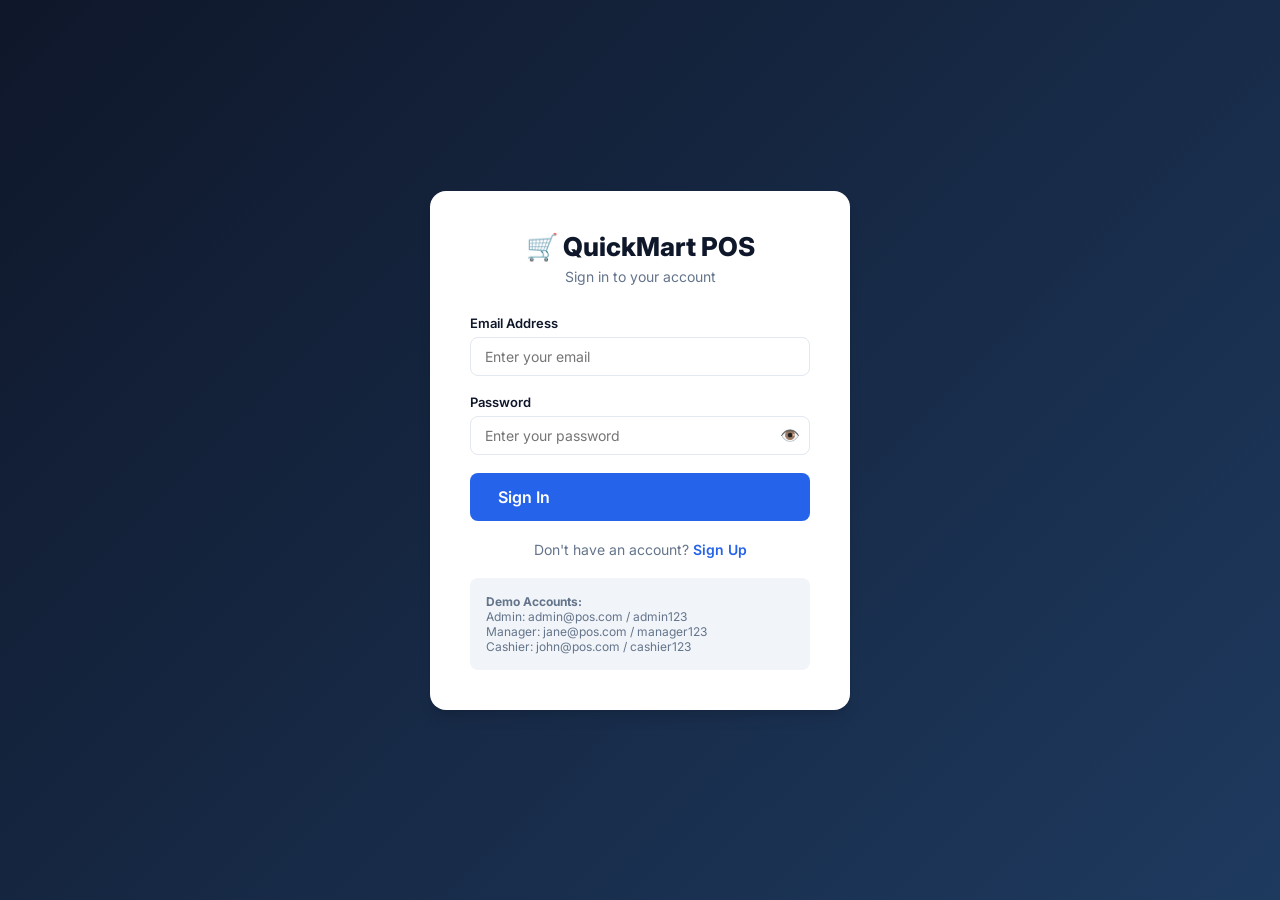
==== index.html @ 7c4b8dd6 "initial commit" ====
<!DOCTYPE html>
<html lang="en">
<head>
  <meta charset="UTF-8">
  <meta name="viewport" content="width=device-width, initial-scale=1.0">
  <title>Login - POS System</title>
  <link rel="stylesheet" href="style.css">
</head>
<body>
  <div class="auth-page">
    <div class="auth-card">
      <h1>🛒 QuickMart POS</h1>
      <p class="subtitle">Sign in to your account</p>
      <form id="loginForm" onsubmit="handleLogin(event)">
        <div class="form-group">
          <label>Email Address</label>
          <input type="email" class="form-control" id="loginEmail" placeholder="Enter your email" required>
        </div>
        <div class="form-group">
          <label>Password</label>
          <div style="position:relative">
            <input type="password" class="form-control" id="loginPassword" placeholder="Enter your password" required>
            <button type="button" onclick="togglePassword('loginPassword', this)" style="position:absolute;right:10px;top:50%;transform:translateY(-50%);background:none;border:none;cursor:pointer;font-size:16px">👁️</button>
          </div>
        </div>
        <button type="submit" class="btn btn-primary btn-lg" style="width:100%">Sign In</button>
      </form>
      <p class="auth-footer">Don't have an account? <a href="signup.html">Sign Up</a></p>
      <div style="margin-top:20px;padding:16px;background:#f1f5f9;border-radius:8px;font-size:12px;color:#64748b">
        <strong>Demo Accounts:</strong><br>
        Admin: admin@pos.com / admin123<br>
        Manager: jane@pos.com / manager123<br>
        Cashier: john@pos.com / cashier123
      </div>
    </div>
  </div>
  <script src="data.js"></script>
  <script>
    function togglePassword(id, btn) {
      const input = document.getElementById(id);
      input.type = input.type === 'password' ? 'text' : 'password';
      btn.textContent = input.type === 'password' ? '👁️' : '🙈';
    }
    function handleLogin(e) {
      e.preventDefault();
      const email = document.getElementById('loginEmail').value.trim();
      const password = document.getElementById('loginPassword').value;
      const users = DB.getUsers();
      const user = users.find(u => u.email === email && u.password === password);
      if (!user) { alert('Invalid email or password'); return; }
      if (user.status === 'Inactive') { alert('Your account has been deactivated. Contact admin.'); return; }
      sessionStorage.setItem('pos_current_user', JSON.stringify(user));
      window.location.href = 'dashboard.html';
    }
    // Redirect if already logged in
    if (sessionStorage.getItem('pos_current_user')) window.location.href = 'dashboard.html';
  </script>
</body>
</html>
---- style.css ----
/* ========== POS System - Global Styles ========== */
@import url('https://fonts.googleapis.com/css2?family=Inter:wght@300;400;500;600;700;800&display=swap');

:root {
  --primary: #2563eb;
  --primary-dark: #1d4ed8;
  --primary-light: #dbeafe;
  --secondary: #0f172a;
  --accent: #f59e0b;
  --success: #10b981;
  --warning: #f59e0b;
  --danger: #ef4444;
  --info: #3b82f6;
  --bg: #f1f5f9;
  --card: #ffffff;
  --border: #e2e8f0;
  --text: #0f172a;
  --text-secondary: #64748b;
  --text-muted: #94a3b8;
  --sidebar-bg: #0f172a;
  --sidebar-text: #cbd5e1;
  --sidebar-active: #2563eb;
  --radius: 10px;
  --shadow: 0 1px 3px rgba(0,0,0,0.08), 0 1px 2px rgba(0,0,0,0.06);
  --shadow-md: 0 4px 6px -1px rgba(0,0,0,0.1), 0 2px 4px -2px rgba(0,0,0,0.1);
  --shadow-lg: 0 10px 15px -3px rgba(0,0,0,0.1), 0 4px 6px -4px rgba(0,0,0,0.1);
}

* { margin: 0; padding: 0; box-sizing: border-box; }
body { font-family: 'Inter', sans-serif; background: var(--bg); color: var(--text); min-height: 100vh; }
a { text-decoration: none; color: inherit; }

/* ========== Layout ========== */
.app-container { display: flex; min-height: 100vh; }
.sidebar {
  width: 260px; background: var(--sidebar-bg); color: var(--sidebar-text);
  display: flex; flex-direction: column; position: fixed; top: 0; left: 0; bottom: 0; z-index: 100;
  transition: transform 0.3s;
}
.sidebar-header { padding: 24px 20px; border-bottom: 1px solid rgba(255,255,255,0.08); }
.sidebar-header h2 { color: #fff; font-size: 20px; font-weight: 700; }
.sidebar-header small { color: var(--text-muted); font-size: 12px; }
.sidebar-nav { flex: 1; padding: 16px 12px; overflow-y: auto; }
.sidebar-nav a {
  display: flex; align-items: center; gap: 12px; padding: 11px 16px; border-radius: 8px;
  font-size: 14px; font-weight: 500; color: var(--sidebar-text); transition: all 0.2s; margin-bottom: 4px;
}
.sidebar-nav a:hover { background: rgba(255,255,255,0.08); color: #fff; }
.sidebar-nav a.active { background: var(--sidebar-active); color: #fff; font-weight: 600; }
.sidebar-nav a .icon { width: 20px; text-align: center; font-size: 16px; }
.sidebar-footer { padding: 16px 12px; border-top: 1px solid rgba(255,255,255,0.08); }
.sidebar-footer .user-info { display: flex; align-items: center; gap: 10px; padding: 8px 12px; margin-bottom: 8px; }
.sidebar-footer .user-avatar {
  width: 36px; height: 36px; border-radius: 50%; background: var(--primary);
  display: flex; align-items: center; justify-content: center; color: #fff; font-weight: 700; font-size: 14px;
}
.sidebar-footer .user-name { font-size: 14px; font-weight: 600; color: #fff; }
.sidebar-footer .user-role { font-size: 12px; color: var(--text-muted); }

.main-content { flex: 1; margin-left: 260px; }
.top-bar {
  background: var(--card); border-bottom: 1px solid var(--border); padding: 14px 28px;
  display: flex; align-items: center; justify-content: space-between; position: sticky; top: 0; z-index: 50;
}
.top-bar h1 { font-size: 22px; font-weight: 700; color: var(--text); }
.top-bar-actions { display: flex; align-items: center; gap: 16px; }
.page-content { padding: 28px; }

/* ========== Cards ========== */
.card { background: var(--card); border: 1px solid var(--border); border-radius: var(--radius); box-shadow: var(--shadow); }
.card-header { padding: 20px 24px; border-bottom: 1px solid var(--border); display: flex; align-items: center; justify-content: space-between; }
.card-header h3 { font-size: 16px; font-weight: 700; }
.card-body { padding: 24px; }

/* ========== Stat Cards ========== */
.stats-grid { display: grid; grid-template-columns: repeat(auto-fit, minmax(220px, 1fr)); gap: 20px; margin-bottom: 28px; }
.stat-card { background: var(--card); border: 1px solid var(--border); border-radius: var(--radius); padding: 22px; display: flex; align-items: center; gap: 16px; box-shadow: var(--shadow); }
.stat-icon { width: 52px; height: 52px; border-radius: 12px; display: flex; align-items: center; justify-content: center; font-size: 22px; }
.stat-icon.blue { background: var(--primary-light); color: var(--primary); }
.stat-icon.green { background: #d1fae5; color: var(--success); }
.stat-icon.yellow { background: #fef3c7; color: var(--warning); }
.stat-icon.red { background: #fee2e2; color: var(--danger); }
.stat-value { font-size: 28px; font-weight: 800; color: var(--text); }
.stat-label { font-size: 13px; color: var(--text-secondary); margin-top: 2px; }

/* ========== Tables ========== */
.table-container { overflow-x: auto; }
table { width: 100%; border-collapse: collapse; font-size: 14px; }
thead th { text-align: left; padding: 14px 16px; font-weight: 600; color: var(--text-secondary); background: #f8fafc; border-bottom: 2px solid var(--border); font-size: 13px; text-transform: uppercase; letter-spacing: 0.5px; }
tbody td { padding: 14px 16px; border-bottom: 1px solid var(--border); color: var(--text); }
tbody tr:hover { background: #f8fafc; }

/* ========== Buttons ========== */
.btn {
  display: inline-flex; align-items: center; gap: 8px; padding: 10px 20px; border-radius: 8px;
  font-size: 14px; font-weight: 600; border: none; cursor: pointer; transition: all 0.2s; font-family: inherit;
}
.btn-primary { background: var(--primary); color: #fff; }
.btn-primary:hover { background: var(--primary-dark); }
.btn-success { background: var(--success); color: #fff; }
.btn-success:hover { opacity: 0.9; }
.btn-danger { background: var(--danger); color: #fff; }
.btn-danger:hover { opacity: 0.9; }
.btn-warning { background: var(--warning); color: #fff; }
.btn-warning:hover { opacity: 0.9; }
.btn-outline { background: transparent; border: 1px solid var(--border); color: var(--text); }
.btn-outline:hover { background: #f8fafc; }
.btn-sm { padding: 6px 14px; font-size: 13px; }
.btn-lg { padding: 14px 28px; font-size: 16px; }

/* ========== Forms ========== */
.form-group { margin-bottom: 18px; }
.form-group label { display: block; font-size: 13px; font-weight: 600; color: var(--text); margin-bottom: 6px; }
.form-control {
  width: 100%; padding: 10px 14px; border: 1px solid var(--border); border-radius: 8px;
  font-size: 14px; font-family: inherit; color: var(--text); background: #fff; transition: border-color 0.2s;
}
.form-control:focus { outline: none; border-color: var(--primary); box-shadow: 0 0 0 3px rgba(37,99,235,0.1); }
select.form-control { appearance: none; background-image: url("data:image/svg+xml,%3Csvg xmlns='http://www.w3.org/2000/svg' width='12' height='12' fill='%2364748b' viewBox='0 0 16 16'%3E%3Cpath d='M8 11L3 6h10l-5 5z'/%3E%3C/svg%3E"); background-repeat: no-repeat; background-position: right 12px center; padding-right: 36px; }
.form-row { display: grid; grid-template-columns: 1fr 1fr; gap: 16px; }

/* ========== Badges ========== */
.badge { display: inline-block; padding: 4px 12px; border-radius: 20px; font-size: 12px; font-weight: 600; }
.badge-success { background: #d1fae5; color: #065f46; }
.badge-warning { background: #fef3c7; color: #92400e; }
.badge-danger { background: #fee2e2; color: #991b1b; }
.badge-info { background: var(--primary-light); color: var(--primary-dark); }
.badge-secondary { background: #f1f5f9; color: var(--text-secondary); }

/* ========== Modal ========== */
.modal-overlay {
  position: fixed; top: 0; left: 0; right: 0; bottom: 0; background: rgba(0,0,0,0.5);
  display: flex; align-items: center; justify-content: center; z-index: 1000; opacity: 0; pointer-events: none; transition: opacity 0.2s;
}
.modal-overlay.active { opacity: 1; pointer-events: all; }
.modal {
  background: var(--card); border-radius: 14px; box-shadow: var(--shadow-lg); width: 90%; max-width: 540px;
  max-height: 90vh; overflow-y: auto; transform: scale(0.95); transition: transform 0.2s;
}
.modal-overlay.active .modal { transform: scale(1); }
.modal-header { padding: 20px 24px; border-bottom: 1px solid var(--border); display: flex; align-items: center; justify-content: space-between; }
.modal-header h3 { font-size: 18px; font-weight: 700; }
.modal-close { background: none; border: none; font-size: 22px; cursor: pointer; color: var(--text-secondary); padding: 4px; }
.modal-body { padding: 24px; }
.modal-footer { padding: 16px 24px; border-top: 1px solid var(--border); display: flex; justify-content: flex-end; gap: 12px; }

/* ========== POS Terminal ========== */
.pos-layout { display: grid; grid-template-columns: 1fr 400px; gap: 24px; height: calc(100vh - 120px); }
.pos-products { overflow-y: auto; }
.pos-cart { display: flex; flex-direction: column; }
.product-grid { display: grid; grid-template-columns: repeat(auto-fill, minmax(160px, 1fr)); gap: 14px; }
.product-card {
  background: var(--card); border: 1px solid var(--border); border-radius: var(--radius); padding: 16px;
  cursor: pointer; transition: all 0.2s; text-align: center;
}
.product-card:hover { border-color: var(--primary); box-shadow: var(--shadow-md); transform: translateY(-2px); }
.product-card .product-emoji { font-size: 36px; margin-bottom: 8px; }
.product-card .product-name { font-size: 13px; font-weight: 600; margin-bottom: 4px; }
.product-card .product-price { font-size: 15px; font-weight: 700; color: var(--primary); }
.product-card .product-stock { font-size: 11px; color: var(--text-muted); }

.cart-items { flex: 1; overflow-y: auto; padding: 16px; }
.cart-item { display: flex; align-items: center; justify-content: space-between; padding: 10px 0; border-bottom: 1px solid var(--border); }
.cart-item-info { flex: 1; }
.cart-item-name { font-size: 14px; font-weight: 600; }
.cart-item-price { font-size: 13px; color: var(--text-secondary); }
.cart-qty { display: flex; align-items: center; gap: 8px; }
.cart-qty button { width: 28px; height: 28px; border-radius: 6px; border: 1px solid var(--border); background: #fff; cursor: pointer; font-weight: 700; display: flex; align-items: center; justify-content: center; }
.cart-qty span { font-weight: 600; min-width: 20px; text-align: center; }
.cart-remove { background: none; border: none; color: var(--danger); cursor: pointer; font-size: 18px; margin-left: 8px; }
.cart-summary { padding: 16px; border-top: 2px solid var(--border); }
.cart-row { display: flex; justify-content: space-between; padding: 6px 0; font-size: 14px; }
.cart-total { font-size: 20px; font-weight: 800; color: var(--primary); border-top: 2px solid var(--border); padding-top: 10px; margin-top: 6px; }

/* ========== Search ========== */
.search-box { position: relative; }
.search-box input { padding-left: 38px; }
.search-box .search-icon { position: absolute; left: 12px; top: 50%; transform: translateY(-50%); color: var(--text-muted); }

/* ========== Auth Pages ========== */
.auth-page { min-height: 100vh; display: flex; align-items: center; justify-content: center; background: linear-gradient(135deg, #0f172a 0%, #1e3a5f 100%); }
.auth-card { background: var(--card); border-radius: 16px; box-shadow: var(--shadow-lg); width: 420px; max-width: 95%; padding: 40px; }
.auth-card h1 { text-align: center; font-size: 26px; font-weight: 800; margin-bottom: 6px; color: var(--text); }
.auth-card .subtitle { text-align: center; color: var(--text-secondary); font-size: 14px; margin-bottom: 30px; }
.auth-card .auth-footer { text-align: center; margin-top: 20px; font-size: 14px; color: var(--text-secondary); }
.auth-card .auth-footer a { color: var(--primary); font-weight: 600; }

/* ========== Toast ========== */
.toast-container { position: fixed; top: 20px; right: 20px; z-index: 9999; display: flex; flex-direction: column; gap: 10px; }
.toast { padding: 14px 20px; border-radius: 10px; color: #fff; font-size: 14px; font-weight: 500; box-shadow: var(--shadow-lg); animation: slideIn 0.3s; min-width: 280px; display: flex; align-items: center; justify-content: space-between; }
.toast.success { background: var(--success); }
.toast.error { background: var(--danger); }
.toast.info { background: var(--info); }
.toast .toast-close { background: none; border: none; color: #fff; cursor: pointer; font-size: 18px; opacity: 0.8; }
@keyframes slideIn { from { transform: translateX(100%); opacity: 0; } to { transform: translateX(0); opacity: 1; } }

/* ========== Receipt ========== */
.receipt { background: #fff; border: 1px dashed var(--border); padding: 24px; max-width: 320px; margin: 0 auto; font-size: 13px; }
.receipt h4 { text-align: center; margin-bottom: 4px; }
.receipt .receipt-line { border-bottom: 1px dashed #ccc; margin: 8px 0; }
.receipt table { width: 100%; font-size: 12px; }
.receipt table td { padding: 3px 0; }

/* ========== Password Strength ========== */
.password-strength { height: 4px; border-radius: 2px; background: var(--border); margin-top: 6px; overflow: hidden; }
.password-strength-bar { height: 100%; border-radius: 2px; transition: width 0.3s, background 0.3s; }
.strength-text { font-size: 12px; margin-top: 4px; }

/* ========== Toggle Switch ========== */
.toggle { position: relative; width: 44px; height: 24px; }
.toggle input { opacity: 0; width: 0; height: 0; }
.toggle-slider { position: absolute; inset: 0; background: var(--border); border-radius: 24px; cursor: pointer; transition: 0.3s; }
.toggle-slider::before { content: ''; position: absolute; width: 18px; height: 18px; background: #fff; border-radius: 50%; top: 3px; left: 3px; transition: 0.3s; }
.toggle input:checked + .toggle-slider { background: var(--primary); }
.toggle input:checked + .toggle-slider::before { transform: translateX(20px); }

/* ========== Responsive ========== */
@media (max-width: 768px) {
  .sidebar { transform: translateX(-100%); }
  .sidebar.open { transform: translateX(0); }
  .main-content { margin-left: 0; }
  .pos-layout { grid-template-columns: 1fr; }
  .form-row { grid-template-columns: 1fr; }
  .stats-grid { grid-template-columns: 1fr 1fr; }
}
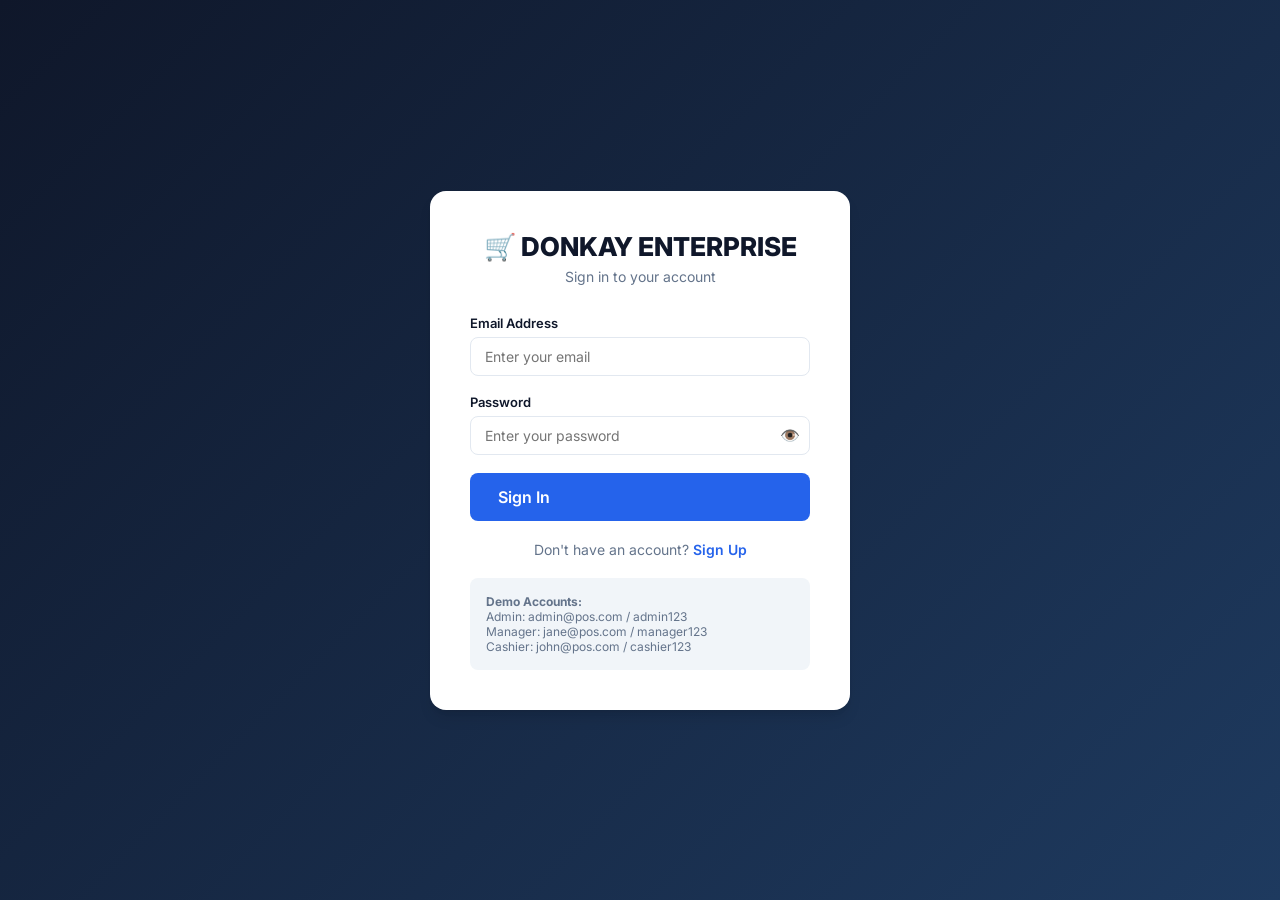
==== commit ec0899de: "initial commit" ====
--- a/index.html
+++ b/index.html
@@ -9,7 +9,7 @@
 <body>
   <div class="auth-page">
     <div class="auth-card">
-      <h1>🛒 QuickMart POS</h1>
+      <h1>🛒 DONKAY ENTERPRISE</h1>
       <p class="subtitle">Sign in to your account</p>
       <form id="loginForm" onsubmit="handleLogin(event)">
         <div class="form-group">
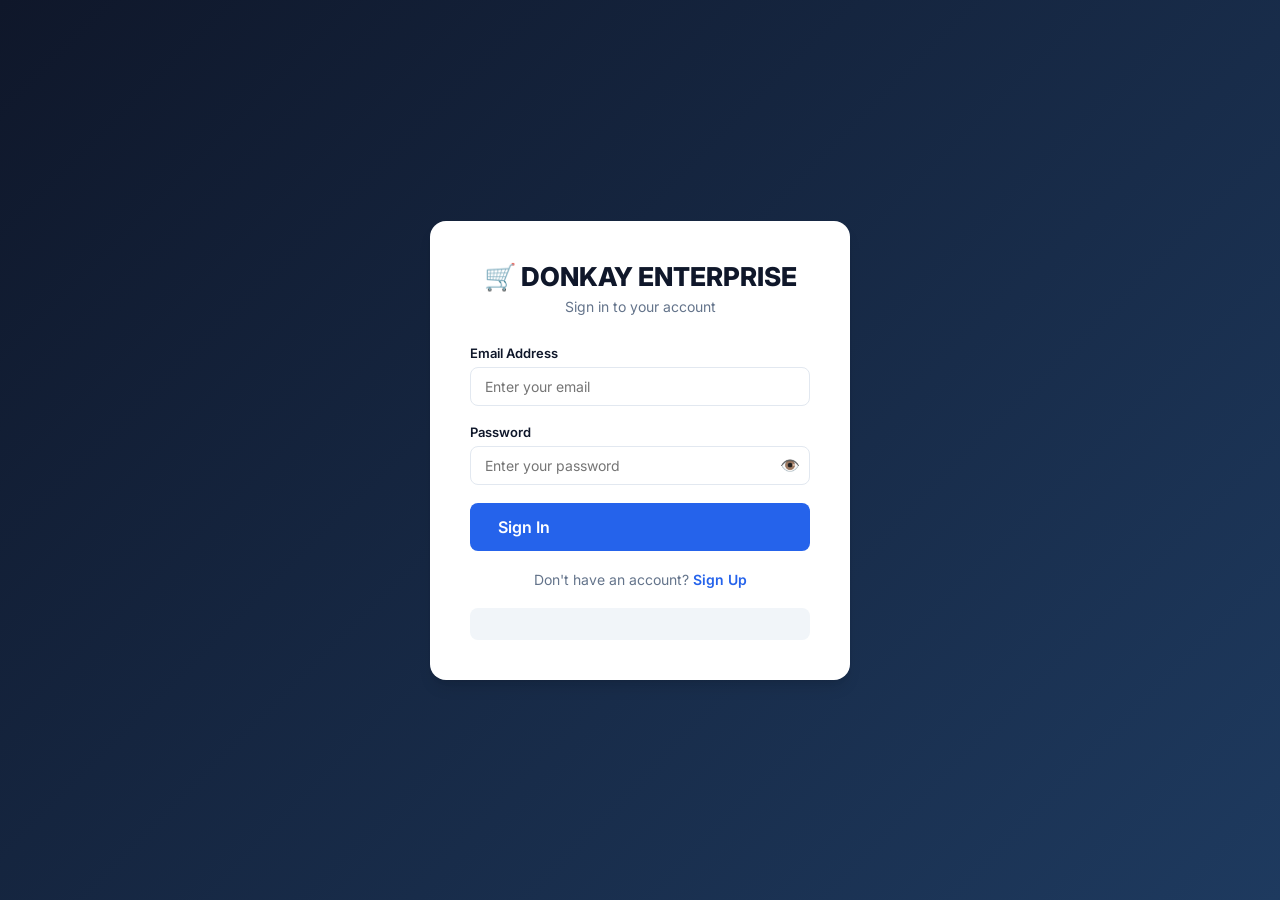
==== commit bfaebdd3: "initial commit" ====
--- a/index.html
+++ b/index.html
@@ -27,11 +27,7 @@
       </form>
       <p class="auth-footer">Don't have an account? <a href="signup.html">Sign Up</a></p>
       <div style="margin-top:20px;padding:16px;background:#f1f5f9;border-radius:8px;font-size:12px;color:#64748b">
-        <strong>Demo Accounts:</strong><br>
-        Admin: admin@pos.com / admin123<br>
-        Manager: jane@pos.com / manager123<br>
-        Cashier: john@pos.com / cashier123
-      </div>
+    </div>
     </div>
   </div>
   <script src="data.js"></script>
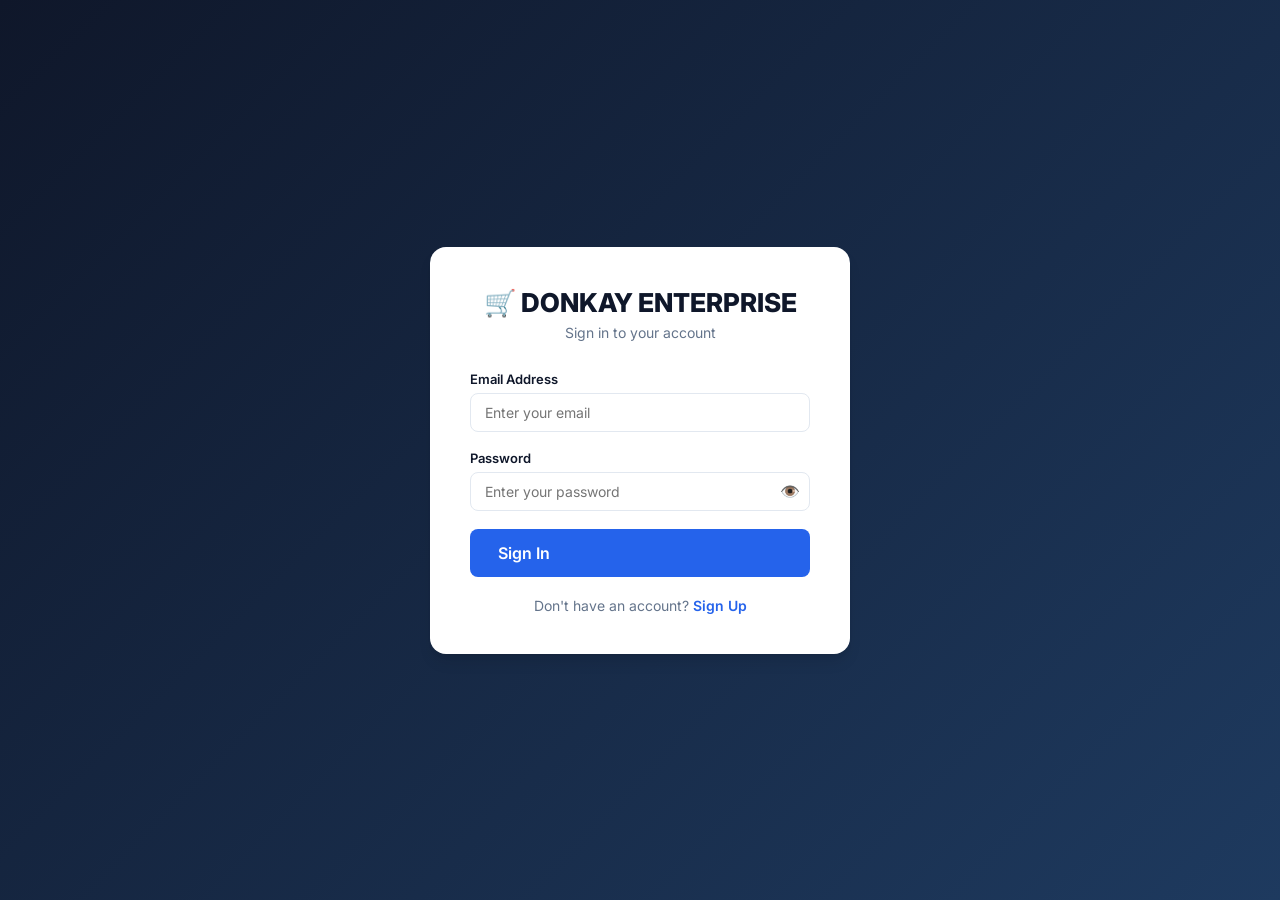
==== commit 5d44f626: "initial commit" ====
--- a/index.html
+++ b/index.html
@@ -26,9 +26,7 @@
         <button type="submit" class="btn btn-primary btn-lg" style="width:100%">Sign In</button>
       </form>
       <p class="auth-footer">Don't have an account? <a href="signup.html">Sign Up</a></p>
-      <div style="margin-top:20px;padding:16px;background:#f1f5f9;border-radius:8px;font-size:12px;color:#64748b">
-    </div>
-    </div>
+     </div>
   </div>
   <script src="data.js"></script>
   <script>
